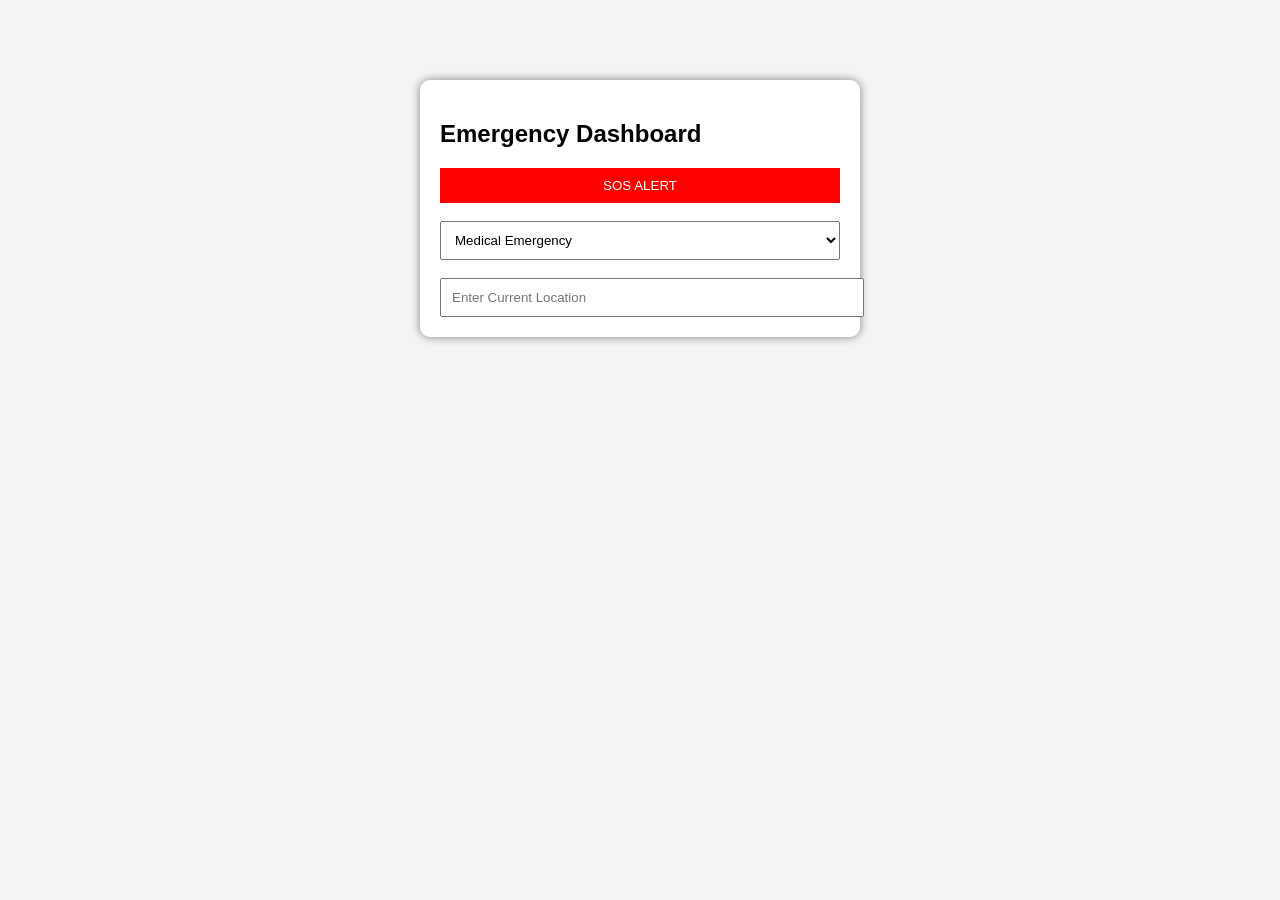
==== frontend/dashboard.html @ 845abe4d "Initial commit - EMERGENCE project" ====
<!DOCTYPE html>
<html>
<head>
    <title>Dashboard</title>
    <link rel="stylesheet" href="css/style.css">
</head>
<body>

<div class="container">

<h2>Emergency Dashboard</h2>

<button>SOS ALERT</button>

<br><br>

<select>
    <option>Medical Emergency</option>
    <option>Accident</option>
    <option>Fire</option>
    <option>Women Safety</option>
</select>

<br><br>

<input type="text" placeholder="Enter Current Location">

</div>

</body>
</html>
---- frontend/css/style.css ----
body {
    font-family: Arial;
    background-color: #f4f4f4;
}

.container {
    width: 400px;
    margin: auto;
    margin-top: 80px;
    background: white;
    padding: 20px;
    border-radius: 10px;
    box-shadow: 0px 0px 10px gray;
}

button {
    background-color: red;
    color: white;
    padding: 10px;
    border: none;
    width: 100%;
}

input, select {
    width: 100%;
    padding: 10px;
}
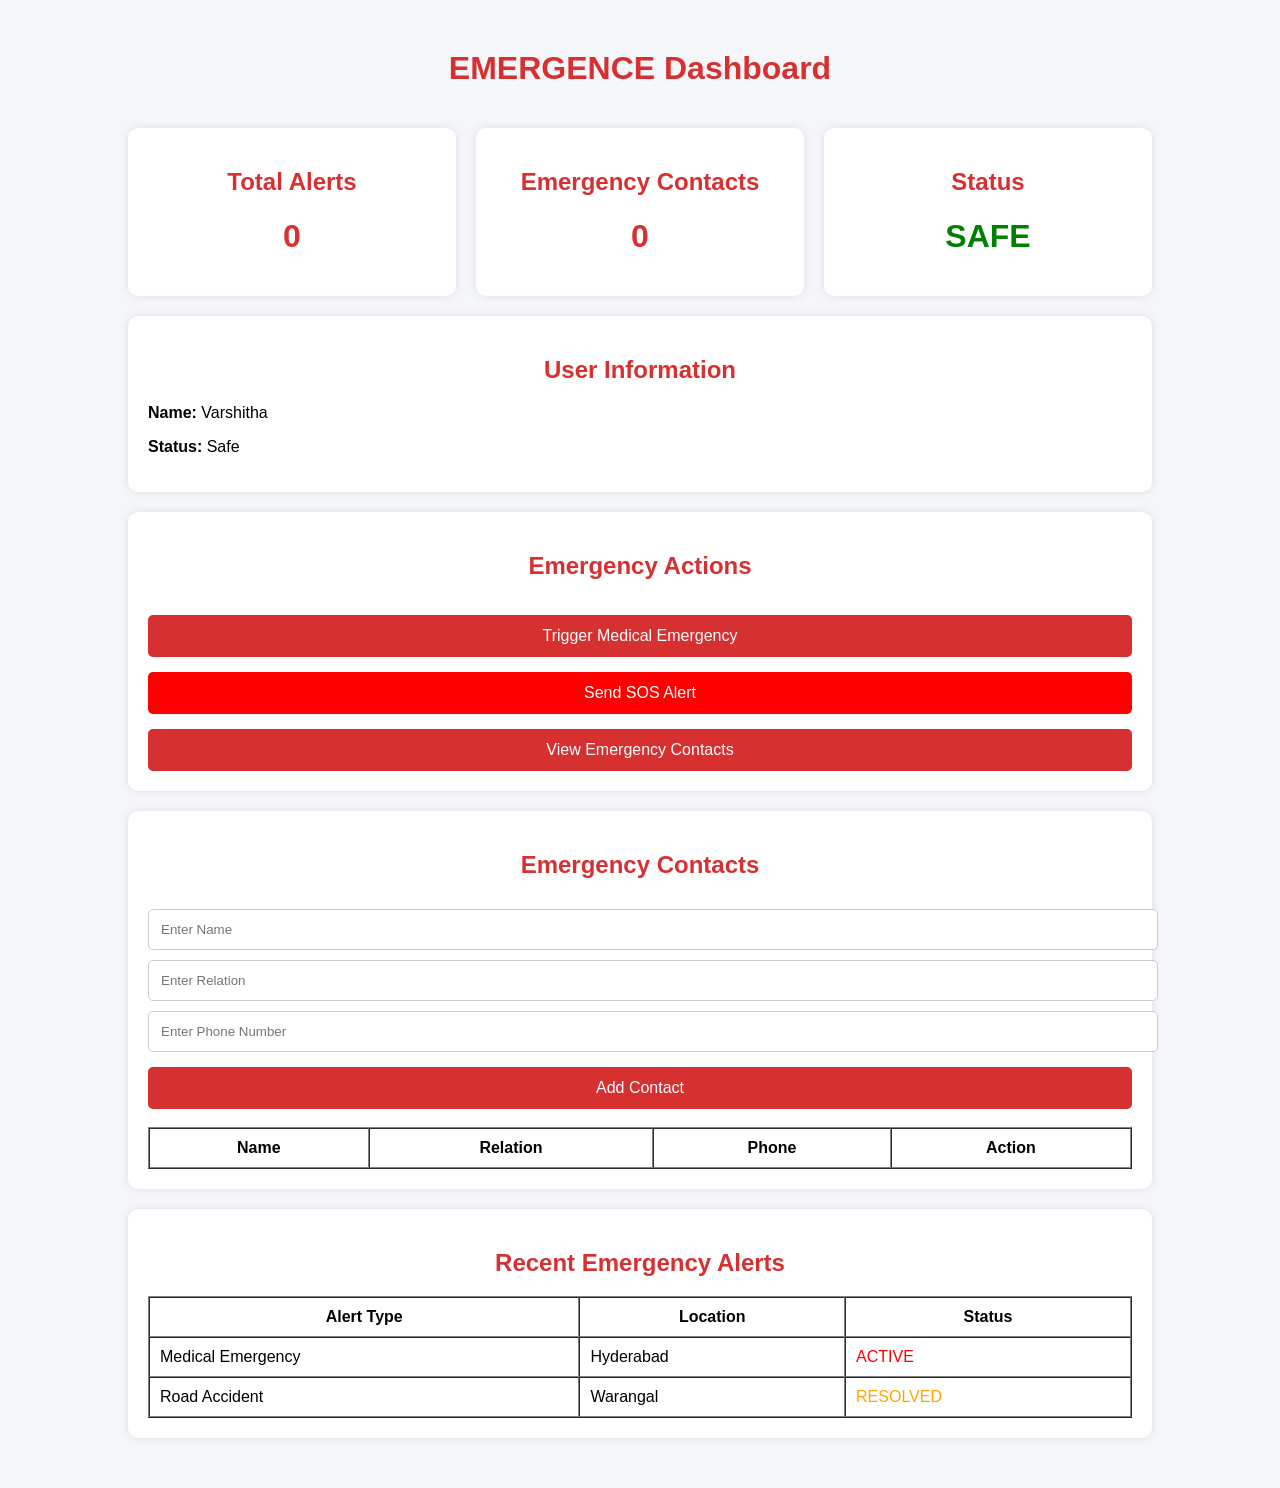
==== commit f9300010: "Added dynamic dashboard and contact management" ====
--- a/frontend/dashboard.html
+++ b/frontend/dashboard.html
@@ -1,31 +1,150 @@
 <!DOCTYPE html>
 <html>
+
 <head>
-    <title>Dashboard</title>
+    <title>EMERGENCE Dashboard</title>
+    
+
     <link rel="stylesheet" href="css/style.css">
 </head>
+
 <body>
 
-<div class="container">
+<div class="dashboard">
 
-<h2>Emergency Dashboard</h2>
+    <h1>EMERGENCE Dashboard</h1>
+    <div style="display:flex; gap:20px; margin-bottom:20px;">
 
-<button>SOS ALERT</button>
+    <div class="card" style="flex:1; text-align:center;">
+        <h2>Total Alerts</h2>
+        <h1 id="alertCount">0</h1>
+    </div>
 
-<br><br>
+    <div class="card" style="flex:1; text-align:center;">
+        <h2>Emergency Contacts</h2>
+        <h1 id="contactCount">0</h1>
+    </div>
 
-<select>
-    <option>Medical Emergency</option>
-    <option>Accident</option>
-    <option>Fire</option>
-    <option>Women Safety</option>
-</select>
-
-<br><br>
-
-<input type="text" placeholder="Enter Current Location">
+    <div class="card" style="flex:1; text-align:center;">
+        <h2>Status</h2>
+        <h1 style="color:green;">SAFE</h1>
+    </div>
 
 </div>
 
+    <div class="card">
+
+        <h2>User Information</h2>
+
+        <p><b>Name:</b> Varshitha</p>
+
+        <p><b>Status:</b> Safe</p>
+
+    </div>
+
+    <div class="card">
+
+        <h2>Emergency Actions</h2>
+
+        <button onclick="triggerMedicalEmergency()">
+            Trigger Medical Emergency
+        </button>
+
+        <button class="alert-btn"
+                onclick="sendSOS()">
+            Send SOS Alert
+        </button>
+
+        <button onclick="viewContacts()">
+            View Emergency Contacts
+        </button>
+
+    </div>
+
+    <div class="card">
+
+        <h2>Emergency Contacts</h2>
+
+        <input type="text"
+               id="contactName"
+               placeholder="Enter Name">
+
+        <input type="text"
+               id="contactRelation"
+               placeholder="Enter Relation">
+
+        <input type="text"
+               id="contactPhone"
+               placeholder="Enter Phone Number">
+
+        <button onclick="addContact()">
+            Add Contact
+        </button>
+
+        <br><br>
+
+        <table id="contactTable"
+               width="100%"
+               border="1"
+               cellspacing="0"
+               cellpadding="10">
+
+            <thead>
+
+                <tr>
+                    <th>Name</th>
+                    <th>Relation</th>
+                    <th>Phone</th>
+                    <th>Action</th>
+                </tr>
+
+            </thead>
+
+            <tbody>
+
+            </tbody>
+
+        </table>
+
+    </div>
+    <div class="card">
+
+    <h2>Recent Emergency Alerts</h2>
+
+    <table width="100%"
+           border="1"
+           cellspacing="0"
+           cellpadding="10">
+
+        <tr>
+            <th>Alert Type</th>
+            <th>Location</th>
+            <th>Status</th>
+        </tr>
+
+        <tr>
+            <td>Medical Emergency</td>
+            <td>Hyderabad</td>
+            <td style="color:red;">ACTIVE</td>
+        </tr>
+
+        <tr>
+            <td>Road Accident</td>
+            <td>Warangal</td>
+            <td style="color:orange;">RESOLVED</td>
+        </tr>
+            <tbody id="alertTableBody">
+
+    </tbody>
+
+
+    </table>
+
+</div>
+
+</div>
+
+<script src="js/script.js"></script>
+
 </body>
 </html>
--- a/frontend/css/style.css
+++ b/frontend/css/style.css
@@ -1,27 +1,61 @@
 body {
-    font-family: Arial;
-    background-color: #f4f4f4;
+    font-family: Arial, sans-serif;
+    background-color: #f4f6f9;
+    margin: 0;
+    padding: 0;
 }
 
 .container {
     width: 400px;
-    margin: auto;
-    margin-top: 80px;
+    margin: 80px auto;
     background: white;
-    padding: 20px;
+    padding: 30px;
     border-radius: 10px;
-    box-shadow: 0px 0px 10px gray;
+    box-shadow: 0px 0px 10px rgba(0,0,0,0.1);
 }
 
-button {
-    background-color: red;
-    color: white;
-    padding: 10px;
-    border: none;
-    width: 100%;
+h1, h2 {
+    text-align: center;
+    color: #d63031;
 }
 
 input, select {
     width: 100%;
-    padding: 10px;
+    padding: 12px;
+    margin-top: 10px;
+    border-radius: 5px;
+    border: 1px solid #ccc;
+}
+
+button {
+    width: 100%;
+    padding: 12px;
+    background-color: #d63031;
+    color: white;
+    border: none;
+    margin-top: 15px;
+    border-radius: 5px;
+    cursor: pointer;
+    font-size: 16px;
+}
+
+button:hover {
+    background-color: #b71c1c;
+}
+
+.dashboard {
+    width: 80%;
+    margin: 50px auto;
+}
+
+.card {
+    background: white;
+    padding: 20px;
+    margin-top: 20px;
+    border-radius: 10px;
+    box-shadow: 0px 0px 8px rgba(0,0,0,0.1);
+}
+
+.alert-btn {
+    background-color: red;
 }
